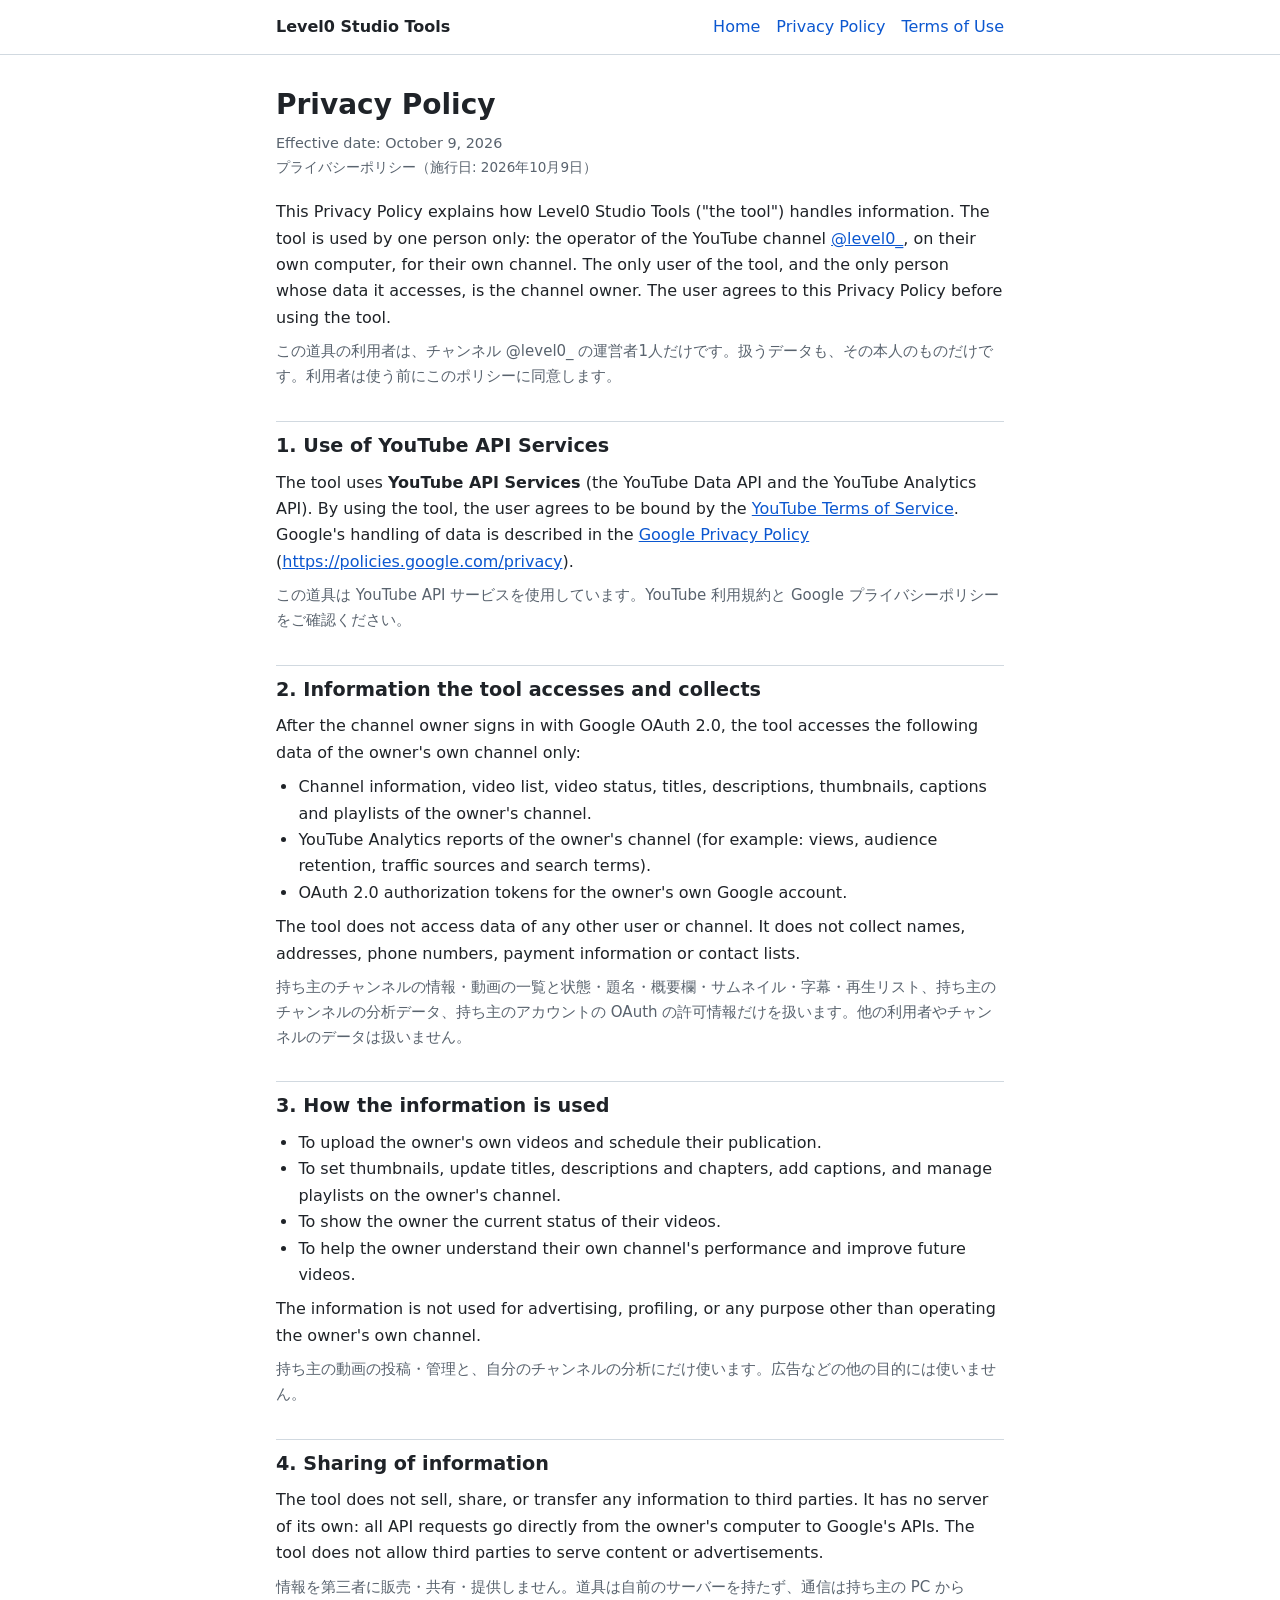
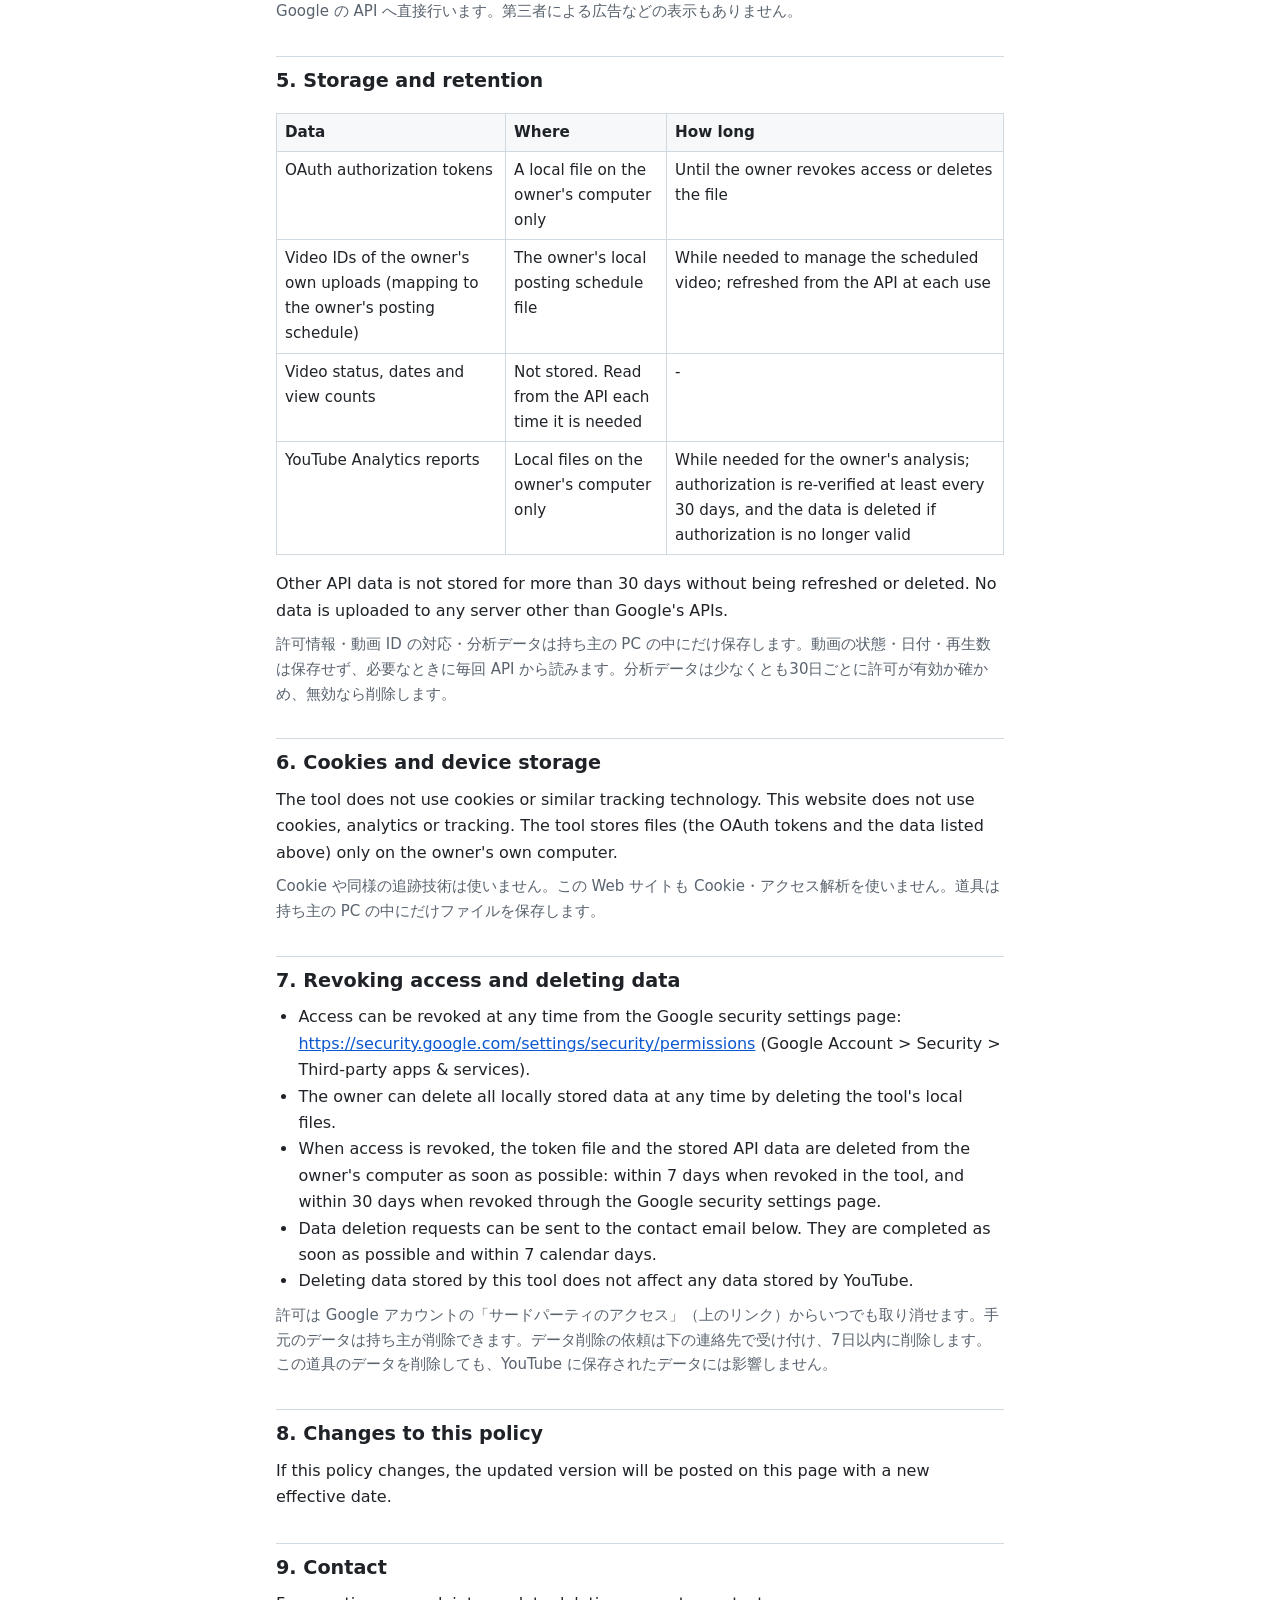
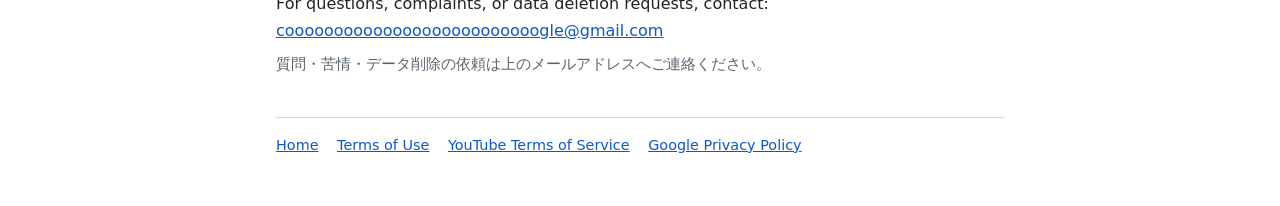
==== privacy.html @ b28fcb3b "docs: add home, privacy policy and terms of use pages" ====
<!doctype html>
<html lang="en">
<head>
<meta charset="utf-8">
<meta name="viewport" content="width=device-width, initial-scale=1">
<title>Privacy Policy - Level0 Studio Tools</title>
<meta name="description" content="Privacy Policy of Level0 Studio Tools, a single-user tool that uses YouTube API Services.">
<link rel="stylesheet" href="style.css">
</head>
<body>
<header class="site"><div class="inner">
  <a class="name" href="./">Level0 Studio Tools</a>
  <nav><a href="./">Home</a><a href="privacy.html">Privacy Policy</a><a href="terms.html">Terms of Use</a></nav>
</div></header>
<main>
<h1>Privacy Policy</h1>
<p class="meta">Effective date: October 9, 2026<br><span class="ja">プライバシーポリシー（施行日: 2026年10月9日）</span></p>

<p>This Privacy Policy explains how Level0 Studio Tools ("the tool") handles information.
The tool is used by one person only: the operator of the YouTube channel
<a href="https://www.youtube.com/@level0_">@level0_</a>, on their own computer, for their own channel.
The only user of the tool, and the only person whose data it accesses, is the channel owner.
The user agrees to this Privacy Policy before using the tool.</p>
<p class="ja">この道具の利用者は、チャンネル @level0_ の運営者1人だけです。扱うデータも、その本人のものだけです。利用者は使う前にこのポリシーに同意します。</p>

<h2>1. Use of YouTube API Services</h2>
<p>The tool uses <strong>YouTube API Services</strong> (the YouTube Data API and the YouTube Analytics API).
By using the tool, the user agrees to be bound by the
<a href="https://www.youtube.com/t/terms">YouTube Terms of Service</a>.
Google's handling of data is described in the
<a href="https://policies.google.com/privacy">Google Privacy Policy</a>
(<a href="https://policies.google.com/privacy">https://policies.google.com/privacy</a>).</p>
<p class="ja">この道具は YouTube API サービスを使用しています。YouTube 利用規約と Google プライバシーポリシーをご確認ください。</p>

<h2>2. Information the tool accesses and collects</h2>
<p>After the channel owner signs in with Google OAuth 2.0, the tool accesses the following data of the owner's own channel only:</p>
<ul>
  <li>Channel information, video list, video status, titles, descriptions, thumbnails, captions and playlists of the owner's channel.</li>
  <li>YouTube Analytics reports of the owner's channel (for example: views, audience retention, traffic sources and search terms).</li>
  <li>OAuth 2.0 authorization tokens for the owner's own Google account.</li>
</ul>
<p>The tool does not access data of any other user or channel. It does not collect names, addresses, phone numbers, payment information or contact lists.</p>
<p class="ja">持ち主のチャンネルの情報・動画の一覧と状態・題名・概要欄・サムネイル・字幕・再生リスト、持ち主のチャンネルの分析データ、持ち主のアカウントの OAuth の許可情報だけを扱います。他の利用者やチャンネルのデータは扱いません。</p>

<h2>3. How the information is used</h2>
<ul>
  <li>To upload the owner's own videos and schedule their publication.</li>
  <li>To set thumbnails, update titles, descriptions and chapters, add captions, and manage playlists on the owner's channel.</li>
  <li>To show the owner the current status of their videos.</li>
  <li>To help the owner understand their own channel's performance and improve future videos.</li>
</ul>
<p>The information is not used for advertising, profiling, or any purpose other than operating the owner's own channel.</p>
<p class="ja">持ち主の動画の投稿・管理と、自分のチャンネルの分析にだけ使います。広告などの他の目的には使いません。</p>

<h2>4. Sharing of information</h2>
<p>The tool does not sell, share, or transfer any information to third parties.
It has no server of its own: all API requests go directly from the owner's computer to Google's APIs.
The tool does not allow third parties to serve content or advertisements.</p>
<p class="ja">情報を第三者に販売・共有・提供しません。道具は自前のサーバーを持たず、通信は持ち主の PC から Google の API へ直接行います。第三者による広告などの表示もありません。</p>

<h2>5. Storage and retention</h2>
<div class="table-wrap"><table>
  <tr><th>Data</th><th>Where</th><th>How long</th></tr>
  <tr><td>OAuth authorization tokens</td><td>A local file on the owner's computer only</td><td>Until the owner revokes access or deletes the file</td></tr>
  <tr><td>Video IDs of the owner's own uploads (mapping to the owner's posting schedule)</td><td>The owner's local posting schedule file</td><td>While needed to manage the scheduled video; refreshed from the API at each use</td></tr>
  <tr><td>Video status, dates and view counts</td><td>Not stored. Read from the API each time it is needed</td><td>-</td></tr>
  <tr><td>YouTube Analytics reports</td><td>Local files on the owner's computer only</td><td>While needed for the owner's analysis; authorization is re-verified at least every 30 days, and the data is deleted if authorization is no longer valid</td></tr>
</table></div>
<p>Other API data is not stored for more than 30 days without being refreshed or deleted. No data is uploaded to any server other than Google's APIs.</p>
<p class="ja">許可情報・動画 ID の対応・分析データは持ち主の PC の中にだけ保存します。動画の状態・日付・再生数は保存せず、必要なときに毎回 API から読みます。分析データは少なくとも30日ごとに許可が有効か確かめ、無効なら削除します。</p>

<h2>6. Cookies and device storage</h2>
<p>The tool does not use cookies or similar tracking technology. This website does not use cookies, analytics or tracking.
The tool stores files (the OAuth tokens and the data listed above) only on the owner's own computer.</p>
<p class="ja">Cookie や同様の追跡技術は使いません。この Web サイトも Cookie・アクセス解析を使いません。道具は持ち主の PC の中にだけファイルを保存します。</p>

<h2>7. Revoking access and deleting data</h2>
<ul>
  <li>Access can be revoked at any time from the Google security settings page:
    <a href="https://security.google.com/settings/security/permissions">https://security.google.com/settings/security/permissions</a>
    (Google Account &gt; Security &gt; Third-party apps &amp; services).</li>
  <li>The owner can delete all locally stored data at any time by deleting the tool's local files.</li>
  <li>When access is revoked, the token file and the stored API data are deleted from the owner's computer as soon as possible: within 7 days when revoked in the tool, and within 30 days when revoked through the Google security settings page.</li>
  <li>Data deletion requests can be sent to the contact email below. They are completed as soon as possible and within 7 calendar days.</li>
  <li>Deleting data stored by this tool does not affect any data stored by YouTube.</li>
</ul>
<p class="ja">許可は Google アカウントの「サードパーティのアクセス」（上のリンク）からいつでも取り消せます。手元のデータは持ち主が削除できます。データ削除の依頼は下の連絡先で受け付け、7日以内に削除します。この道具のデータを削除しても、YouTube に保存されたデータには影響しません。</p>

<h2>8. Changes to this policy</h2>
<p>If this policy changes, the updated version will be posted on this page with a new effective date.</p>

<h2>9. Contact</h2>
<p>For questions, complaints, or data deletion requests, contact:
<a href="mailto:coooooooooooooooooooooooooogle@gmail.com">coooooooooooooooooooooooooogle@gmail.com</a></p>
<p class="ja">質問・苦情・データ削除の依頼は上のメールアドレスへご連絡ください。</p>

<footer>
  <a href="./">Home</a>
  <a href="terms.html">Terms of Use</a>
  <a href="https://www.youtube.com/t/terms">YouTube Terms of Service</a>
  <a href="https://policies.google.com/privacy">Google Privacy Policy</a>
</footer>
</main>
</body>
</html>
---- style.css ----
:root {
  --bg: #ffffff;
  --fg: #1f2328;
  --muted: #59636e;
  --line: #d1d9e0;
  --accent: #0b57d0;
  --note-bg: #f6f8fa;
}
* { box-sizing: border-box; }
body {
  margin: 0;
  background: var(--bg);
  color: var(--fg);
  font-family: system-ui, -apple-system, "Segoe UI", "Hiragino Sans", "Yu Gothic UI", "Meiryo", sans-serif;
  line-height: 1.65;
  font-size: 16px;
}
main { max-width: 760px; margin: 0 auto; padding: 32px 16px 48px; }
header.site { border-bottom: 1px solid var(--line); }
header.site .inner {
  max-width: 760px; margin: 0 auto; padding: 14px 16px;
  display: flex; flex-wrap: wrap; gap: 8px 20px; align-items: baseline;
}
header.site .name { font-weight: 700; color: var(--fg); text-decoration: none; margin-right: auto; }
header.site nav a { color: var(--accent); text-decoration: none; margin-left: 16px; }
header.site nav a:first-child { margin-left: 0; }
h1 { font-size: 1.75rem; line-height: 1.3; margin: 0 0 4px; }
h2 { font-size: 1.2rem; margin: 32px 0 8px; padding-top: 8px; border-top: 1px solid var(--line); }
h3 { font-size: 1rem; margin: 20px 0 4px; }
p, ul, table { margin: 8px 0; }
ul { padding-left: 1.4em; }
a { color: var(--accent); }
.ja { color: var(--muted); font-size: 0.94em; }
.meta { color: var(--muted); font-size: 0.9rem; margin-bottom: 20px; }
.notice {
  background: var(--note-bg); border: 1px solid var(--line); border-left: 4px solid #c4302b;
  padding: 14px 16px; border-radius: 6px; margin: 20px 0;
}
.notice strong { display: block; margin-bottom: 4px; }
table { border-collapse: collapse; width: 100%; font-size: 0.95rem; }
th, td { border: 1px solid var(--line); padding: 6px 8px; text-align: left; vertical-align: top; }
th { background: var(--note-bg); }
code { font-size: 0.92em; background: var(--note-bg); padding: 1px 4px; border-radius: 4px; overflow-wrap: anywhere; }
footer { border-top: 1px solid var(--line); margin-top: 40px; padding-top: 16px; color: var(--muted); font-size: 0.9rem; }
footer a { margin-right: 14px; }
.table-wrap { overflow-x: auto; }
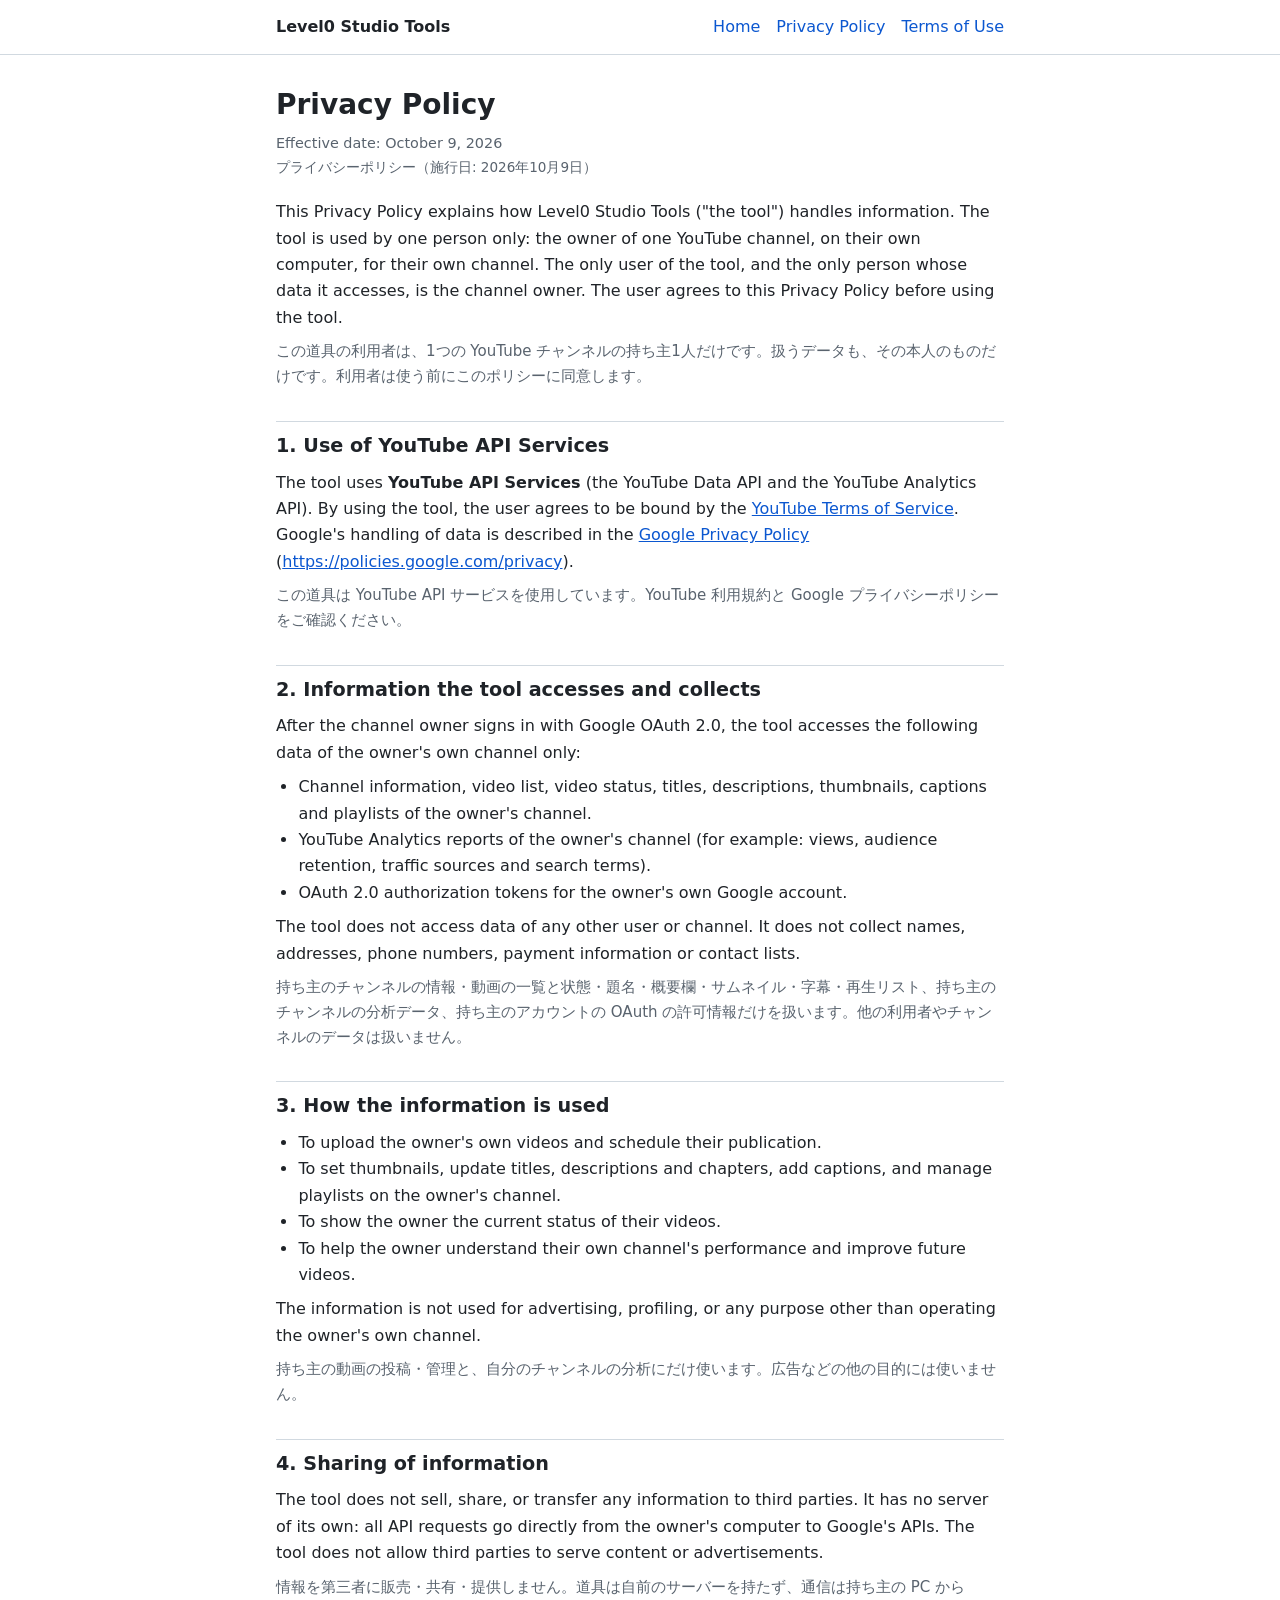
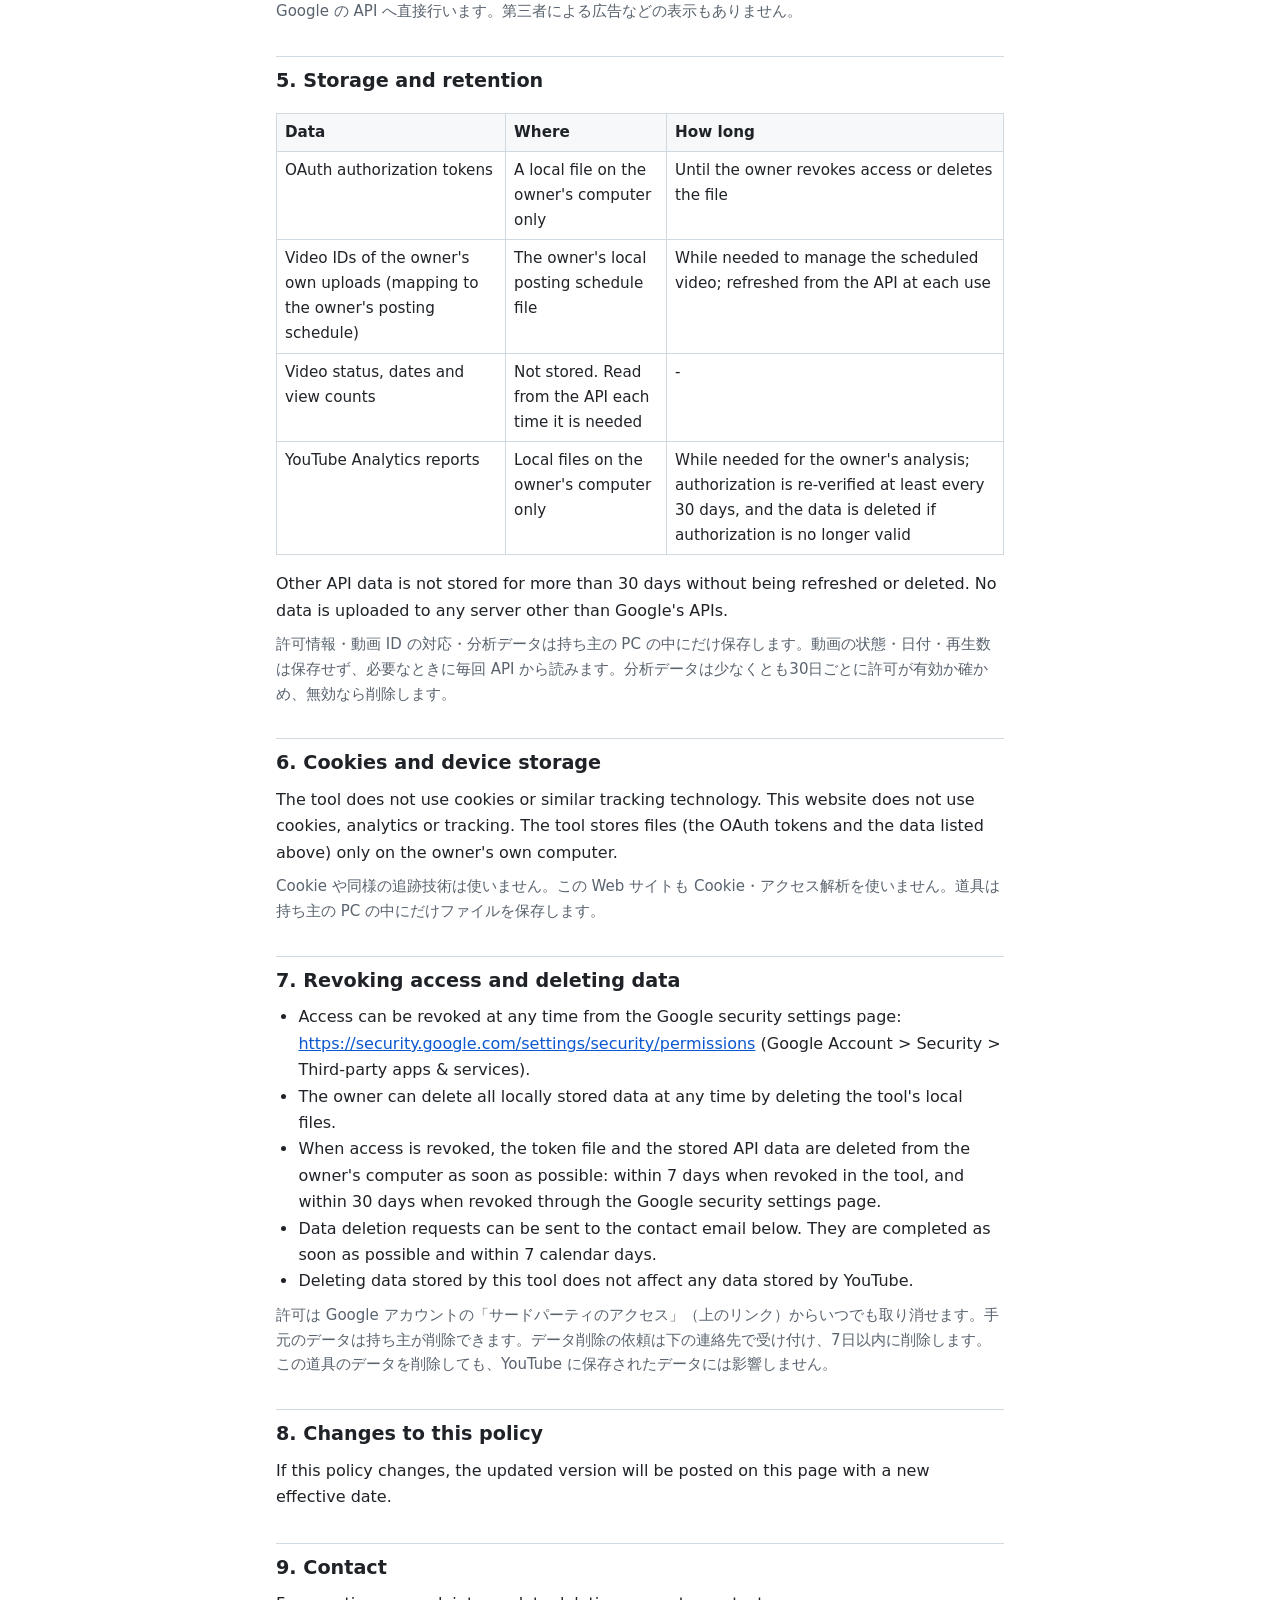
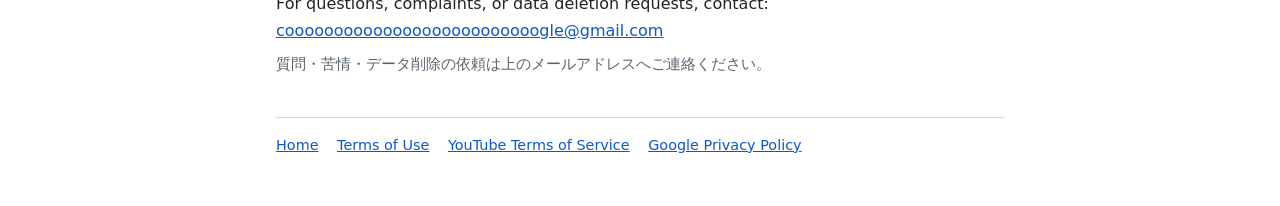
==== commit 5c5d8778: "docs: simplify pages and remove channel link" ====
--- a/privacy.html
+++ b/privacy.html
@@ -17,11 +17,10 @@
 <p class="meta">Effective date: October 9, 2026<br><span class="ja">プライバシーポリシー（施行日: 2026年10月9日）</span></p>
 
 <p>This Privacy Policy explains how Level0 Studio Tools ("the tool") handles information.
-The tool is used by one person only: the operator of the YouTube channel
-<a href="https://www.youtube.com/@level0_">@level0_</a>, on their own computer, for their own channel.
+The tool is used by one person only: the owner of one YouTube channel, on their own computer, for their own channel.
 The only user of the tool, and the only person whose data it accesses, is the channel owner.
 The user agrees to this Privacy Policy before using the tool.</p>
-<p class="ja">この道具の利用者は、チャンネル @level0_ の運営者1人だけです。扱うデータも、その本人のものだけです。利用者は使う前にこのポリシーに同意します。</p>
+<p class="ja">この道具の利用者は、1つの YouTube チャンネルの持ち主1人だけです。扱うデータも、その本人のものだけです。利用者は使う前にこのポリシーに同意します。</p>
 
 <h2>1. Use of YouTube API Services</h2>
 <p>The tool uses <strong>YouTube API Services</strong> (the YouTube Data API and the YouTube Analytics API).
--- a/style.css
+++ b/style.css
@@ -33,7 +33,7 @@
 .ja { color: var(--muted); font-size: 0.94em; }
 .meta { color: var(--muted); font-size: 0.9rem; margin-bottom: 20px; }
 .notice {
-  background: var(--note-bg); border: 1px solid var(--line); border-left: 4px solid #c4302b;
+  background: var(--note-bg); border: 1px solid var(--line);
   padding: 14px 16px; border-radius: 6px; margin: 20px 0;
 }
 .notice strong { display: block; margin-bottom: 4px; }
